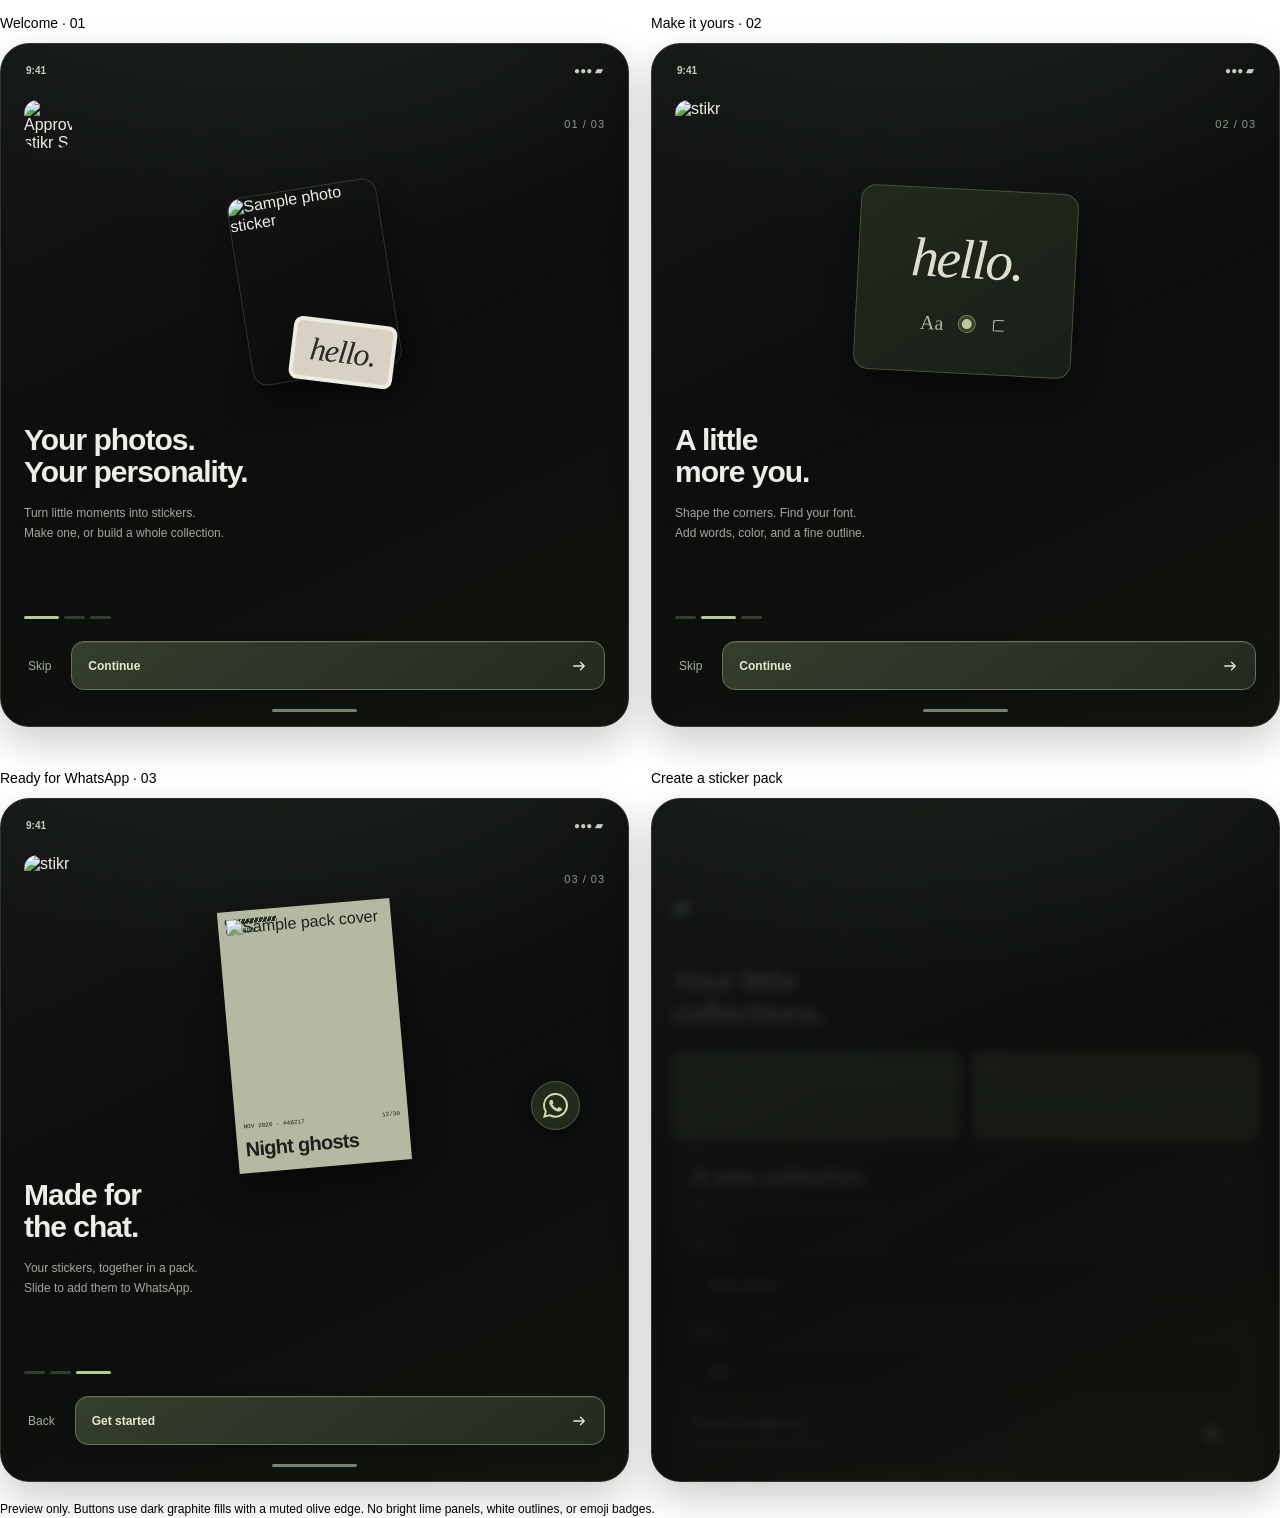
==== docs/mockups/dark-onboarding-preview.html @ 04a511df "design: preview dark graphite onboarding and create-pack dialog" ====
<!doctype html><html><head><meta charset="utf-8"><meta name="viewport" content="width=device-width,initial-scale=1"><style>
*{box-sizing:border-box}body{margin:0;color:var(--foreground);font-family:var(--font-sans,Arial,sans-serif)}.grid{display:grid;grid-template-columns:repeat(2,minmax(0,1fr));gap:28px 22px}h2{font-size:14px;font-weight:500;margin:15px 0 12px;color:var(--muted-foreground)}.screen{--ink:#eeeDE7;--quiet:#a5a79e;--edge:#30342e;--accent:#d3dfaa;position:relative;color:var(--ink);background:radial-gradient(ellipse 100% 65% at 50% -20%,#37403255,transparent 75%),linear-gradient(155deg,#141715 0%,#0c0e0d 50%,#12140f 100%);border:1px solid #30352e;border-radius:29px;min-height:684px;padding:21px 23px 24px;overflow:hidden;display:flex;flex-direction:column;box-shadow:0 16px 40px #0003}.status{display:flex;justify-content:space-between;color:#c8ccc3;font-size:10px;font-weight:600;margin:0 2px 24px}.top{display:flex;justify-content:space-between;align-items:center}.logo{width:48px;height:48px;display:block;object-fit:cover;border-radius:14px}.step{font-size:11px;color:#8e968b;font-variant-numeric:tabular-nums;letter-spacing:1px}.hero{height:257px;display:flex;align-items:center;justify-content:center;position:relative;margin:5px 0 14px}.photo{width:151px;height:190px;object-fit:cover;border-radius:15px;border:1px solid #ffffff25;box-shadow:0 16px 30px #0006;transform:rotate(-9deg)}.sticker-word{position:absolute;bottom:26px;left:46%;background:#d7d2c4;color:#292b25;border:4px solid #eeebe0;border-radius:9px;padding:9px 15px;font-family:Georgia,serif;font-style:italic;font-size:32px;letter-spacing:-1px;transform:rotate(7deg);box-shadow:0 8px 25px #0006}.screen h1{font-size:30px;font-weight:550;line-height:1.07;letter-spacing:-1px;margin:0 0 16px}.bodycopy{font-size:12px;line-height:1.65;color:var(--quiet);max-width:265px;margin:0}.actions{margin-top:auto;padding-top:27px}.progress{display:flex;gap:5px;margin-bottom:22px}.progress i{width:21px;height:3px;border-radius:4px;background:#353a32}.progress i.active{background:#bacb91;width:35px}.footer{display:flex;align-items:center;gap:16px}.skip{border:0;background:transparent;color:#a6ada0;font-size:12px;padding:15px 4px;cursor:pointer}.primary{position:relative;min-height:49px;flex:1;padding:0 16px;border-radius:13px;display:flex;align-items:center;justify-content:space-between;border:1px solid #677257;background:linear-gradient(145deg,#343e2c,#232b20);box-shadow:inset 0 1px 0 #ffffff12,0 6px 16px #0003;color:#e1ebcd;font-size:12px;font-weight:600;cursor:pointer;transition:transform .16s,border-color .16s}.primary:active{transform:scale(.98)}.primary:hover{border-color:#98a57b}.primary svg{width:18px;height:18px;fill:none;stroke:currentColor;stroke-width:1.7;stroke-linecap:round;stroke-linejoin:round}.word-preview{width:218px;min-height:185px;background:linear-gradient(145deg,#24291e,#191e17);border:1px solid #48523b;border-radius:15px;display:flex;flex-direction:column;align-items:center;justify-content:center;gap:22px;box-shadow:0 15px 30px #0006;transform:rotate(3deg)}.word-preview strong{font:italic 55px Georgia,serif;font-weight:400;letter-spacing:-2px;color:#e0decd}.type-tools{display:flex;gap:15px;align-items:center;font-size:12px;color:#b2baa6}.type-tools span:first-child{font-family:Georgia,serif;font-size:20px}.swatch{width:16px;height:16px;display:block;border-radius:50%;background:#bcc99b;border:3px solid #39402f;outline:1px solid #74845e}.type-tools svg{width:18px;height:18px;fill:none;stroke:#b2baa6;stroke-width:1.4}.sample-pack{width:173px;background:#b4b9a1;padding:8px;color:#1c2019;box-shadow:0 17px 38px #0007;transform:rotate(-5deg);position:relative}.pack-photo{width:100%;aspect-ratio:4/5;object-fit:cover;display:block;filter:saturate(.55)}.lvl{position:absolute;left:0;top:0;background:#b4b9a1;padding:8px 7px 5px;width:76px;clip-path:polygon(0 0,100% 0,100% 76%,88% 100%,0 100%);font:7px monospace}.stripes{display:block;width:52px;height:5px;margin-bottom:3px;background:repeating-linear-gradient(115deg,#2b3025 0 3px,transparent 3px 4px)}.pack-meta{font:6px monospace;display:flex;justify-content:space-between;margin:8px 0}.pack-name{font-size:20px;letter-spacing:-.7px;font-weight:650;margin-bottom:4px}.wa-badge{position:absolute;right:25px;bottom:35px;width:49px;height:49px;border:1px solid #545f41;border-radius:50%;display:grid;place-items:center;background:#232b1c;color:#ccdba8;box-shadow:0 5px 18px #0007}.wa-badge svg{width:25px;height:25px;fill:currentColor}.form-screen{justify-content:center}.background-home{position:absolute;inset:100px 20px auto;opacity:.11;filter:blur(5px);pointer-events:none}.background-home h1{margin-top:18px}.ghost-tiles{display:flex;gap:10px;margin-top:22px}.ghost-tiles div{height:90px;flex:1;background:#66724c;border-radius:12px}.sheet{position:relative;background:linear-gradient(150deg,#20251f,#171b17 65%,#1b2018);border:1px solid #414a3b;box-shadow:0 24px 65px #0008,inset 0 1px 0 #ffffff08;border-radius:22px;padding:22px 19px}.sheet-top{display:flex;justify-content:space-between;align-items:flex-start;margin-bottom:24px}.sheet h3{font-size:23px;font-weight:550;letter-spacing:-.6px;line-height:1.15;margin:0}.close{display:grid;place-items:center;width:25px;height:25px;background:none;border:0;color:#9ca793;font-size:22px;cursor:pointer}.sheet p{font-size:11px;line-height:1.6;color:#a1aa99;margin:8px 0 0}.field{display:block;margin-bottom:19px}.field>span{display:block;font-size:10px;letter-spacing:.3px;color:#b4bfa9;margin-bottom:9px}.field input{width:100%;background:#10160f;color:#e8eddf;border:1px solid #38422f;border-radius:11px;min-height:48px;padding:0 13px;font:13px Arial;outline:none;box-shadow:inset 0 2px 7px #0002}.field input:focus{border-color:#9aaa7c;box-shadow:0 0 0 2px #9aaa7c15}.toggle-row{display:flex;align-items:center;gap:10px;padding-top:2px;margin:0 0 24px}.toggle-copy{flex:1;font-size:12px;line-height:1.3}.toggle-copy small{display:block;color:#97a38d;font-size:10px;margin-top:5px}.switch{position:relative;width:39px;height:23px;border:1px solid #536046;border-radius:15px;background:#22291e;cursor:pointer;flex:none}.switch:before{content:'';position:absolute;width:15px;height:15px;left:3px;top:3px;border-radius:50%;background:#a4ac9b;transition:transform .16s,background .16s}.switch[aria-checked=true]{background:#3a492a}.switch[aria-checked=true]:before{transform:translateX(16px);background:#d3dfb6}.form-footer{display:flex;gap:12px}.cancel{border:1px solid #3a4432;color:#b3bea7;background:#1c2419;border-radius:12px;padding:0 15px;font-size:12px;cursor:pointer}.sheet .primary{min-height:48px}.notice{font-size:10px;color:#97a58b;min-height:16px;text-align:center;padding-top:12px}.homebar{width:85px;height:3px;background:#7a8372;border-radius:3px;margin:19px auto -10px}.caption{font-size:12px;line-height:1.5;color:var(--muted-foreground);margin:18px 0 0}.screen button:focus-visible{outline:2px solid #c1d09e;outline-offset:4px}@media(max-width:560px){.grid{grid-template-columns:1fr;gap:10px}.screen{max-width:370px;margin:auto}.hero{height:250px}}
</style></head><body><main class="grid"><section><h2>Welcome · 01</h2><div class="screen"><div class="status"><span>9:41</span><span>●●● ▰</span></div><div class="top"><img class="logo" src="/home/abhishek/stikr/docs/brand/stikr-approved-logo.png" alt="Approved stikr S logo"><span class="step">01 / 03</span></div><div class="hero"><img class="photo" src="/home/abhishek/stikr/docs/mockups/assets/ghost.png" alt="Sample photo sticker"><div class="sticker-word">hello.</div></div><h1>Your photos.<br>Your personality.</h1><p class="bodycopy">Turn little moments into stickers.<br>Make one, or build a whole collection.</p><div class="actions"><div class="progress"><i class="active"></i><i></i><i></i></div><div class="footer"><button class="skip">Skip</button><button class="primary">Continue <svg viewBox="0 0 24 24"><path d="M5 12h14m-5-5 5 5-5 5"/></svg></button></div></div><div class="homebar"></div></div></section>
<section><h2>Make it yours · 02</h2><div class="screen"><div class="status"><span>9:41</span><span>●●● ▰</span></div><div class="top"><img class="logo" src="/home/abhishek/stikr/docs/brand/stikr-approved-logo.png" alt="stikr"><span class="step">02 / 03</span></div><div class="hero"><div class="word-preview"><strong>hello.</strong><div class="type-tools"><span>Aa</span><i class="swatch"></i><svg viewBox="0 0 24 24"><path d="M5 18V9a4 4 0 0 1 4-4h10M5 5v14h14"/></svg></div></div></div><h1>A little<br>more you.</h1><p class="bodycopy">Shape the corners. Find your font.<br>Add words, color, and a fine outline.</p><div class="actions"><div class="progress"><i></i><i class="active"></i><i></i></div><div class="footer"><button class="skip">Skip</button><button class="primary">Continue <svg viewBox="0 0 24 24"><path d="M5 12h14m-5-5 5 5-5 5"/></svg></button></div></div><div class="homebar"></div></div></section>
<section><h2>Ready for WhatsApp · 03</h2><div class="screen"><div class="status"><span>9:41</span><span>●●● ▰</span></div><div class="top"><img class="logo" src="/home/abhishek/stikr/docs/brand/stikr-approved-logo.png" alt="stikr"><span class="step">03 / 03</span></div><div class="hero"><div class="sample-pack"><div class="lvl"><i class="stripes"></i>LVL 001</div><img class="pack-photo" src="/home/abhishek/stikr/docs/mockups/assets/ghost.png" alt="Sample pack cover"><div class="pack-meta"><span>NOV 2026 · #48217</span><span>12/30</span></div><div class="pack-name">Night ghosts</div></div><div class="wa-badge"><svg viewBox="0 0 24 24"><path d="M20.5 3.5A11.9 11.9 0 0 0 1.7 17.8L0 24l6.3-1.7A12 12 0 0 0 24 11.9a11.8 11.8 0 0 0-3.5-8.4ZM12 21.9a10 10 0 0 1-5.1-1.4l-.4-.2-3.7 1 1-3.6-.3-.4A10 10 0 1 1 12 21.9Zm5.5-7.5c-.3-.1-1.8-.9-2-.9-.3-.1-.5-.1-.7.2l-.9 1.1c-.2.2-.3.2-.6.1a8.2 8.2 0 0 1-4.1-3.6c-.3-.5.3-.5.8-1.4.1-.2.1-.4 0-.6L9.1 7c-.2-.5-.5-.4-.7-.4h-.6c-.2 0-.6.1-.8.4a3.3 3.3 0 0 0-1 2.4c0 1.4 1 2.8 1.2 3 .1.2 2.1 3.3 5.1 4.6 1.9.8 2.7.9 3.6.8.6-.1 1.8-.7 2-1.4.3-.7.3-1.3.2-1.4-.1-.2-.3-.3-.6-.4Z"/></svg></div></div><h1>Made for<br>the chat.</h1><p class="bodycopy">Your stickers, together in a pack.<br>Slide to add them to WhatsApp.</p><div class="actions"><div class="progress"><i></i><i></i><i class="active"></i></div><div class="footer"><button class="skip">Back</button><button class="primary">Get started <svg viewBox="0 0 24 24"><path d="M5 12h14m-5-5 5 5-5 5"/></svg></button></div></div><div class="homebar"></div></div></section>
<section><h2>Create a sticker pack</h2><div class="screen form-screen"><div class="background-home"><img class="logo" src="/home/abhishek/stikr/docs/brand/stikr-approved-logo.png" alt=""><h1>Your little<br>collections.</h1><div class="ghost-tiles"><div></div><div></div></div><div class="sheet"><div class="sheet-top"><div><h3>A new collection.</h3><p>Choose a name. Then pick your photos.</p></div><button class="close" aria-label="Close preview">×</button></div><label class="field"><span>Pack title</span><input value="Night ghosts" aria-label="Pack title"></label><label class="field"><span>Author</span><input value="stikr" aria-label="Author"></label><div class="toggle-row"><div class="toggle-copy">Remove background<small>Keep the full photo by default</small></div><button class="switch" role="switch" aria-checked="false" aria-label="Remove background" onclick="this.setAttribute('aria-checked',this.getAttribute('aria-checked')!=='true')"></button></div><div class="form-footer"><button class="cancel">Cancel</button><button class="primary" onclick="document.querySelector('.notice').textContent='Preview only — opens the photo picker in the app'">Pick photos <svg viewBox="0 0 24 24"><path d="M5 12h14m-5-5 5 5-5 5"/></svg></button></div><div class="notice" aria-live="polite"></div></div></div></section></main><p class="caption">Preview only. Buttons use dark graphite fills with a muted olive edge. No bright lime panels, white outlines, or emoji badges.</p></body></html>
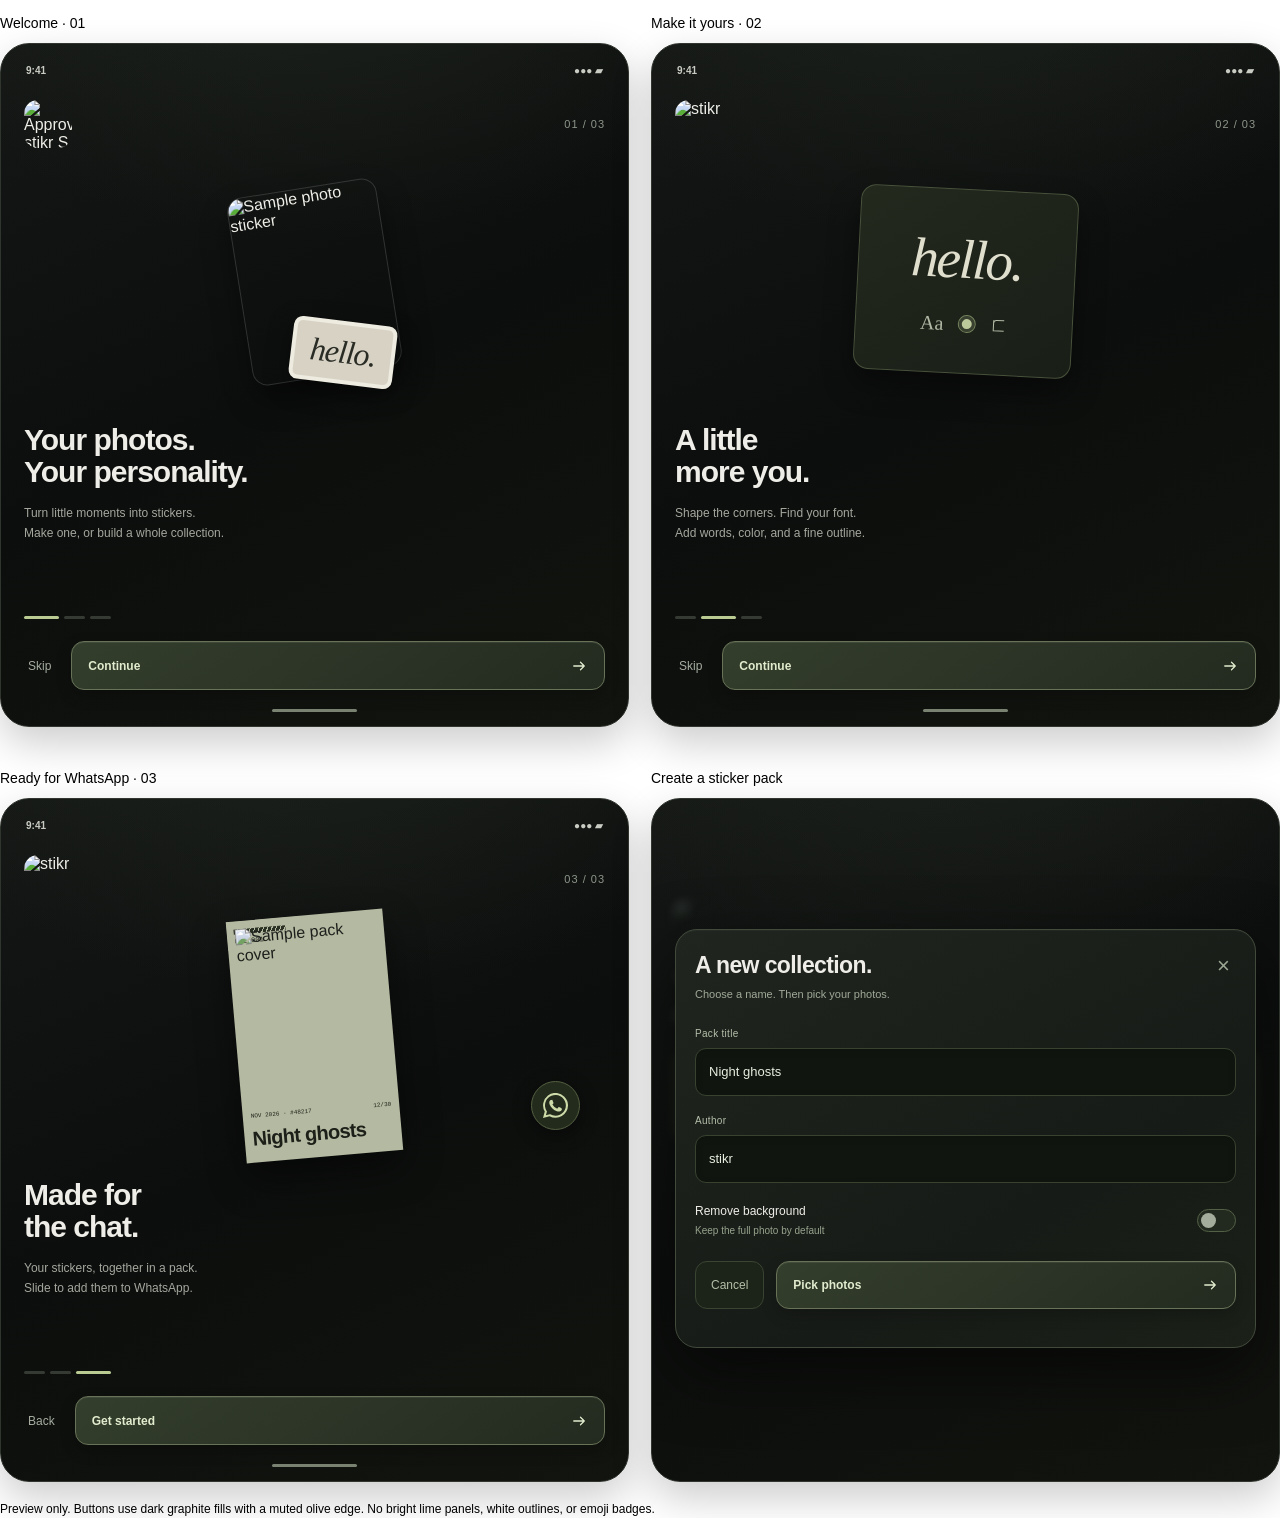
==== commit 99e94fe8: "design: correct modal preview layering and pack illustration spacing" ====
--- a/docs/mockups/dark-onboarding-preview.html
+++ b/docs/mockups/dark-onboarding-preview.html
@@ -1,6 +1,6 @@
 <!doctype html><html><head><meta charset="utf-8"><meta name="viewport" content="width=device-width,initial-scale=1"><style>
-*{box-sizing:border-box}body{margin:0;color:var(--foreground);font-family:var(--font-sans,Arial,sans-serif)}.grid{display:grid;grid-template-columns:repeat(2,minmax(0,1fr));gap:28px 22px}h2{font-size:14px;font-weight:500;margin:15px 0 12px;color:var(--muted-foreground)}.screen{--ink:#eeeDE7;--quiet:#a5a79e;--edge:#30342e;--accent:#d3dfaa;position:relative;color:var(--ink);background:radial-gradient(ellipse 100% 65% at 50% -20%,#37403255,transparent 75%),linear-gradient(155deg,#141715 0%,#0c0e0d 50%,#12140f 100%);border:1px solid #30352e;border-radius:29px;min-height:684px;padding:21px 23px 24px;overflow:hidden;display:flex;flex-direction:column;box-shadow:0 16px 40px #0003}.status{display:flex;justify-content:space-between;color:#c8ccc3;font-size:10px;font-weight:600;margin:0 2px 24px}.top{display:flex;justify-content:space-between;align-items:center}.logo{width:48px;height:48px;display:block;object-fit:cover;border-radius:14px}.step{font-size:11px;color:#8e968b;font-variant-numeric:tabular-nums;letter-spacing:1px}.hero{height:257px;display:flex;align-items:center;justify-content:center;position:relative;margin:5px 0 14px}.photo{width:151px;height:190px;object-fit:cover;border-radius:15px;border:1px solid #ffffff25;box-shadow:0 16px 30px #0006;transform:rotate(-9deg)}.sticker-word{position:absolute;bottom:26px;left:46%;background:#d7d2c4;color:#292b25;border:4px solid #eeebe0;border-radius:9px;padding:9px 15px;font-family:Georgia,serif;font-style:italic;font-size:32px;letter-spacing:-1px;transform:rotate(7deg);box-shadow:0 8px 25px #0006}.screen h1{font-size:30px;font-weight:550;line-height:1.07;letter-spacing:-1px;margin:0 0 16px}.bodycopy{font-size:12px;line-height:1.65;color:var(--quiet);max-width:265px;margin:0}.actions{margin-top:auto;padding-top:27px}.progress{display:flex;gap:5px;margin-bottom:22px}.progress i{width:21px;height:3px;border-radius:4px;background:#353a32}.progress i.active{background:#bacb91;width:35px}.footer{display:flex;align-items:center;gap:16px}.skip{border:0;background:transparent;color:#a6ada0;font-size:12px;padding:15px 4px;cursor:pointer}.primary{position:relative;min-height:49px;flex:1;padding:0 16px;border-radius:13px;display:flex;align-items:center;justify-content:space-between;border:1px solid #677257;background:linear-gradient(145deg,#343e2c,#232b20);box-shadow:inset 0 1px 0 #ffffff12,0 6px 16px #0003;color:#e1ebcd;font-size:12px;font-weight:600;cursor:pointer;transition:transform .16s,border-color .16s}.primary:active{transform:scale(.98)}.primary:hover{border-color:#98a57b}.primary svg{width:18px;height:18px;fill:none;stroke:currentColor;stroke-width:1.7;stroke-linecap:round;stroke-linejoin:round}.word-preview{width:218px;min-height:185px;background:linear-gradient(145deg,#24291e,#191e17);border:1px solid #48523b;border-radius:15px;display:flex;flex-direction:column;align-items:center;justify-content:center;gap:22px;box-shadow:0 15px 30px #0006;transform:rotate(3deg)}.word-preview strong{font:italic 55px Georgia,serif;font-weight:400;letter-spacing:-2px;color:#e0decd}.type-tools{display:flex;gap:15px;align-items:center;font-size:12px;color:#b2baa6}.type-tools span:first-child{font-family:Georgia,serif;font-size:20px}.swatch{width:16px;height:16px;display:block;border-radius:50%;background:#bcc99b;border:3px solid #39402f;outline:1px solid #74845e}.type-tools svg{width:18px;height:18px;fill:none;stroke:#b2baa6;stroke-width:1.4}.sample-pack{width:173px;background:#b4b9a1;padding:8px;color:#1c2019;box-shadow:0 17px 38px #0007;transform:rotate(-5deg);position:relative}.pack-photo{width:100%;aspect-ratio:4/5;object-fit:cover;display:block;filter:saturate(.55)}.lvl{position:absolute;left:0;top:0;background:#b4b9a1;padding:8px 7px 5px;width:76px;clip-path:polygon(0 0,100% 0,100% 76%,88% 100%,0 100%);font:7px monospace}.stripes{display:block;width:52px;height:5px;margin-bottom:3px;background:repeating-linear-gradient(115deg,#2b3025 0 3px,transparent 3px 4px)}.pack-meta{font:6px monospace;display:flex;justify-content:space-between;margin:8px 0}.pack-name{font-size:20px;letter-spacing:-.7px;font-weight:650;margin-bottom:4px}.wa-badge{position:absolute;right:25px;bottom:35px;width:49px;height:49px;border:1px solid #545f41;border-radius:50%;display:grid;place-items:center;background:#232b1c;color:#ccdba8;box-shadow:0 5px 18px #0007}.wa-badge svg{width:25px;height:25px;fill:currentColor}.form-screen{justify-content:center}.background-home{position:absolute;inset:100px 20px auto;opacity:.11;filter:blur(5px);pointer-events:none}.background-home h1{margin-top:18px}.ghost-tiles{display:flex;gap:10px;margin-top:22px}.ghost-tiles div{height:90px;flex:1;background:#66724c;border-radius:12px}.sheet{position:relative;background:linear-gradient(150deg,#20251f,#171b17 65%,#1b2018);border:1px solid #414a3b;box-shadow:0 24px 65px #0008,inset 0 1px 0 #ffffff08;border-radius:22px;padding:22px 19px}.sheet-top{display:flex;justify-content:space-between;align-items:flex-start;margin-bottom:24px}.sheet h3{font-size:23px;font-weight:550;letter-spacing:-.6px;line-height:1.15;margin:0}.close{display:grid;place-items:center;width:25px;height:25px;background:none;border:0;color:#9ca793;font-size:22px;cursor:pointer}.sheet p{font-size:11px;line-height:1.6;color:#a1aa99;margin:8px 0 0}.field{display:block;margin-bottom:19px}.field>span{display:block;font-size:10px;letter-spacing:.3px;color:#b4bfa9;margin-bottom:9px}.field input{width:100%;background:#10160f;color:#e8eddf;border:1px solid #38422f;border-radius:11px;min-height:48px;padding:0 13px;font:13px Arial;outline:none;box-shadow:inset 0 2px 7px #0002}.field input:focus{border-color:#9aaa7c;box-shadow:0 0 0 2px #9aaa7c15}.toggle-row{display:flex;align-items:center;gap:10px;padding-top:2px;margin:0 0 24px}.toggle-copy{flex:1;font-size:12px;line-height:1.3}.toggle-copy small{display:block;color:#97a38d;font-size:10px;margin-top:5px}.switch{position:relative;width:39px;height:23px;border:1px solid #536046;border-radius:15px;background:#22291e;cursor:pointer;flex:none}.switch:before{content:'';position:absolute;width:15px;height:15px;left:3px;top:3px;border-radius:50%;background:#a4ac9b;transition:transform .16s,background .16s}.switch[aria-checked=true]{background:#3a492a}.switch[aria-checked=true]:before{transform:translateX(16px);background:#d3dfb6}.form-footer{display:flex;gap:12px}.cancel{border:1px solid #3a4432;color:#b3bea7;background:#1c2419;border-radius:12px;padding:0 15px;font-size:12px;cursor:pointer}.sheet .primary{min-height:48px}.notice{font-size:10px;color:#97a58b;min-height:16px;text-align:center;padding-top:12px}.homebar{width:85px;height:3px;background:#7a8372;border-radius:3px;margin:19px auto -10px}.caption{font-size:12px;line-height:1.5;color:var(--muted-foreground);margin:18px 0 0}.screen button:focus-visible{outline:2px solid #c1d09e;outline-offset:4px}@media(max-width:560px){.grid{grid-template-columns:1fr;gap:10px}.screen{max-width:370px;margin:auto}.hero{height:250px}}
+*{box-sizing:border-box}body{margin:0;color:var(--foreground);font-family:var(--font-sans,Arial,sans-serif)}.grid{display:grid;grid-template-columns:repeat(2,minmax(0,1fr));gap:28px 22px}h2{font-size:14px;font-weight:500;margin:15px 0 12px;color:var(--muted-foreground)}.screen{--ink:#eeeDE7;--quiet:#a5a79e;--edge:#30342e;--accent:#d3dfaa;position:relative;color:var(--ink);background:radial-gradient(ellipse 100% 65% at 50% -20%,#37403255,transparent 75%),linear-gradient(155deg,#141715 0%,#0c0e0d 50%,#12140f 100%);border:1px solid #30352e;border-radius:29px;min-height:684px;padding:21px 23px 24px;overflow:hidden;display:flex;flex-direction:column;box-shadow:0 16px 40px #0003}.status{display:flex;justify-content:space-between;color:#c8ccc3;font-size:10px;font-weight:600;margin:0 2px 24px}.top{display:flex;justify-content:space-between;align-items:center}.logo{width:48px;height:48px;display:block;object-fit:cover;border-radius:14px}.step{font-size:11px;color:#8e968b;font-variant-numeric:tabular-nums;letter-spacing:1px}.hero{height:257px;display:flex;align-items:center;justify-content:center;position:relative;margin:5px 0 14px}.photo{width:151px;height:190px;object-fit:cover;border-radius:15px;border:1px solid #ffffff25;box-shadow:0 16px 30px #0006;transform:rotate(-9deg)}.sticker-word{position:absolute;bottom:26px;left:46%;background:#d7d2c4;color:#292b25;border:4px solid #eeebe0;border-radius:9px;padding:9px 15px;font-family:Georgia,serif;font-style:italic;font-size:32px;letter-spacing:-1px;transform:rotate(7deg);box-shadow:0 8px 25px #0006}.screen h1{font-size:30px;font-weight:550;line-height:1.07;letter-spacing:-1px;margin:0 0 16px}.bodycopy{font-size:12px;line-height:1.65;color:var(--quiet);max-width:265px;margin:0}.actions{margin-top:auto;padding-top:27px}.progress{display:flex;gap:5px;margin-bottom:22px}.progress i{width:21px;height:3px;border-radius:4px;background:#353a32}.progress i.active{background:#bacb91;width:35px}.footer{display:flex;align-items:center;gap:16px}.skip{border:0;background:transparent;color:#a6ada0;font-size:12px;padding:15px 4px;cursor:pointer}.primary{position:relative;min-height:49px;flex:1;padding:0 16px;border-radius:13px;display:flex;align-items:center;justify-content:space-between;border:1px solid #677257;background:linear-gradient(145deg,#343e2c,#232b20);box-shadow:inset 0 1px 0 #ffffff12,0 6px 16px #0003;color:#e1ebcd;font-size:12px;font-weight:600;cursor:pointer;transition:transform .16s,border-color .16s}.primary:active{transform:scale(.98)}.primary:hover{border-color:#98a57b}.primary svg{width:18px;height:18px;fill:none;stroke:currentColor;stroke-width:1.7;stroke-linecap:round;stroke-linejoin:round}.word-preview{width:218px;min-height:185px;background:linear-gradient(145deg,#24291e,#191e17);border:1px solid #48523b;border-radius:15px;display:flex;flex-direction:column;align-items:center;justify-content:center;gap:22px;box-shadow:0 15px 30px #0006;transform:rotate(3deg)}.word-preview strong{font:italic 55px Georgia,serif;font-weight:400;letter-spacing:-2px;color:#e0decd}.type-tools{display:flex;gap:15px;align-items:center;font-size:12px;color:#b2baa6}.type-tools span:first-child{font-family:Georgia,serif;font-size:20px}.swatch{width:16px;height:16px;display:block;border-radius:50%;background:#bcc99b;border:3px solid #39402f;outline:1px solid #74845e}.type-tools svg{width:18px;height:18px;fill:none;stroke:#b2baa6;stroke-width:1.4}.sample-pack{width:157px;background:#b4b9a1;padding:8px;color:#1c2019;box-shadow:0 17px 38px #0007;transform:rotate(-5deg);position:relative}.pack-photo{width:100%;aspect-ratio:4/5;object-fit:cover;display:block;filter:saturate(.55)}.lvl{position:absolute;left:0;top:0;background:#b4b9a1;padding:8px 7px 5px;width:76px;clip-path:polygon(0 0,100% 0,100% 76%,88% 100%,0 100%);font:7px monospace}.stripes{display:block;width:52px;height:5px;margin-bottom:3px;background:repeating-linear-gradient(115deg,#2b3025 0 3px,transparent 3px 4px)}.pack-meta{font:6px monospace;display:flex;justify-content:space-between;margin:8px 0}.pack-name{font-size:20px;letter-spacing:-.7px;font-weight:650;margin-bottom:4px}.wa-badge{position:absolute;right:25px;bottom:35px;width:49px;height:49px;border:1px solid #545f41;border-radius:50%;display:grid;place-items:center;background:#232b1c;color:#ccdba8;box-shadow:0 5px 18px #0007}.wa-badge svg{width:25px;height:25px;fill:currentColor}.form-screen{justify-content:center}.background-home{position:absolute;inset:100px 20px auto;opacity:.11;filter:blur(5px);pointer-events:none}.background-home h1{margin-top:18px}.ghost-tiles{display:flex;gap:10px;margin-top:22px}.ghost-tiles div{height:90px;flex:1;background:#66724c;border-radius:12px}.sheet{position:relative;background:linear-gradient(150deg,#20251f,#171b17 65%,#1b2018);border:1px solid #414a3b;box-shadow:0 24px 65px #0008,inset 0 1px 0 #ffffff08;border-radius:22px;padding:22px 19px}.sheet-top{display:flex;justify-content:space-between;align-items:flex-start;margin-bottom:24px}.sheet h3{font-size:23px;font-weight:550;letter-spacing:-.6px;line-height:1.15;margin:0}.close{display:grid;place-items:center;width:25px;height:25px;background:none;border:0;color:#9ca793;font-size:22px;cursor:pointer}.sheet p{font-size:11px;line-height:1.6;color:#a1aa99;margin:8px 0 0}.field{display:block;margin-bottom:19px}.field>span{display:block;font-size:10px;letter-spacing:.3px;color:#b4bfa9;margin-bottom:9px}.field input{width:100%;background:#10160f;color:#e8eddf;border:1px solid #38422f;border-radius:11px;min-height:48px;padding:0 13px;font:13px Arial;outline:none;box-shadow:inset 0 2px 7px #0002}.field input:focus{border-color:#9aaa7c;box-shadow:0 0 0 2px #9aaa7c15}.toggle-row{display:flex;align-items:center;gap:10px;padding-top:2px;margin:0 0 24px}.toggle-copy{flex:1;font-size:12px;line-height:1.3}.toggle-copy small{display:block;color:#97a38d;font-size:10px;margin-top:5px}.switch{position:relative;width:39px;height:23px;border:1px solid #536046;border-radius:15px;background:#22291e;cursor:pointer;flex:none}.switch:before{content:'';position:absolute;width:15px;height:15px;left:3px;top:3px;border-radius:50%;background:#a4ac9b;transition:transform .16s,background .16s}.switch[aria-checked=true]{background:#3a492a}.switch[aria-checked=true]:before{transform:translateX(16px);background:#d3dfb6}.form-footer{display:flex;gap:12px}.cancel{border:1px solid #3a4432;color:#b3bea7;background:#1c2419;border-radius:12px;padding:0 15px;font-size:12px;cursor:pointer}.sheet .primary{min-height:48px}.notice{font-size:10px;color:#97a58b;min-height:16px;text-align:center;padding-top:12px}.homebar{width:85px;height:3px;background:#7a8372;border-radius:3px;margin:19px auto -10px}.caption{font-size:12px;line-height:1.5;color:var(--muted-foreground);margin:18px 0 0}.screen button:focus-visible{outline:2px solid #c1d09e;outline-offset:4px}@media(max-width:560px){.grid{grid-template-columns:1fr;gap:10px}.screen{max-width:370px;margin:auto}.hero{height:250px}}
 </style></head><body><main class="grid"><section><h2>Welcome · 01</h2><div class="screen"><div class="status"><span>9:41</span><span>●●● ▰</span></div><div class="top"><img class="logo" src="/home/abhishek/stikr/docs/brand/stikr-approved-logo.png" alt="Approved stikr S logo"><span class="step">01 / 03</span></div><div class="hero"><img class="photo" src="/home/abhishek/stikr/docs/mockups/assets/ghost.png" alt="Sample photo sticker"><div class="sticker-word">hello.</div></div><h1>Your photos.<br>Your personality.</h1><p class="bodycopy">Turn little moments into stickers.<br>Make one, or build a whole collection.</p><div class="actions"><div class="progress"><i class="active"></i><i></i><i></i></div><div class="footer"><button class="skip">Skip</button><button class="primary">Continue <svg viewBox="0 0 24 24"><path d="M5 12h14m-5-5 5 5-5 5"/></svg></button></div></div><div class="homebar"></div></div></section>
 <section><h2>Make it yours · 02</h2><div class="screen"><div class="status"><span>9:41</span><span>●●● ▰</span></div><div class="top"><img class="logo" src="/home/abhishek/stikr/docs/brand/stikr-approved-logo.png" alt="stikr"><span class="step">02 / 03</span></div><div class="hero"><div class="word-preview"><strong>hello.</strong><div class="type-tools"><span>Aa</span><i class="swatch"></i><svg viewBox="0 0 24 24"><path d="M5 18V9a4 4 0 0 1 4-4h10M5 5v14h14"/></svg></div></div></div><h1>A little<br>more you.</h1><p class="bodycopy">Shape the corners. Find your font.<br>Add words, color, and a fine outline.</p><div class="actions"><div class="progress"><i></i><i class="active"></i><i></i></div><div class="footer"><button class="skip">Skip</button><button class="primary">Continue <svg viewBox="0 0 24 24"><path d="M5 12h14m-5-5 5 5-5 5"/></svg></button></div></div><div class="homebar"></div></div></section>
 <section><h2>Ready for WhatsApp · 03</h2><div class="screen"><div class="status"><span>9:41</span><span>●●● ▰</span></div><div class="top"><img class="logo" src="/home/abhishek/stikr/docs/brand/stikr-approved-logo.png" alt="stikr"><span class="step">03 / 03</span></div><div class="hero"><div class="sample-pack"><div class="lvl"><i class="stripes"></i>LVL 001</div><img class="pack-photo" src="/home/abhishek/stikr/docs/mockups/assets/ghost.png" alt="Sample pack cover"><div class="pack-meta"><span>NOV 2026 · #48217</span><span>12/30</span></div><div class="pack-name">Night ghosts</div></div><div class="wa-badge"><svg viewBox="0 0 24 24"><path d="M20.5 3.5A11.9 11.9 0 0 0 1.7 17.8L0 24l6.3-1.7A12 12 0 0 0 24 11.9a11.8 11.8 0 0 0-3.5-8.4ZM12 21.9a10 10 0 0 1-5.1-1.4l-.4-.2-3.7 1 1-3.6-.3-.4A10 10 0 1 1 12 21.9Zm5.5-7.5c-.3-.1-1.8-.9-2-.9-.3-.1-.5-.1-.7.2l-.9 1.1c-.2.2-.3.2-.6.1a8.2 8.2 0 0 1-4.1-3.6c-.3-.5.3-.5.8-1.4.1-.2.1-.4 0-.6L9.1 7c-.2-.5-.5-.4-.7-.4h-.6c-.2 0-.6.1-.8.4a3.3 3.3 0 0 0-1 2.4c0 1.4 1 2.8 1.2 3 .1.2 2.1 3.3 5.1 4.6 1.9.8 2.7.9 3.6.8.6-.1 1.8-.7 2-1.4.3-.7.3-1.3.2-1.4-.1-.2-.3-.3-.6-.4Z"/></svg></div></div><h1>Made for<br>the chat.</h1><p class="bodycopy">Your stickers, together in a pack.<br>Slide to add them to WhatsApp.</p><div class="actions"><div class="progress"><i></i><i></i><i class="active"></i></div><div class="footer"><button class="skip">Back</button><button class="primary">Get started <svg viewBox="0 0 24 24"><path d="M5 12h14m-5-5 5 5-5 5"/></svg></button></div></div><div class="homebar"></div></div></section>
-<section><h2>Create a sticker pack</h2><div class="screen form-screen"><div class="background-home"><img class="logo" src="/home/abhishek/stikr/docs/brand/stikr-approved-logo.png" alt=""><h1>Your little<br>collections.</h1><div class="ghost-tiles"><div></div><div></div></div><div class="sheet"><div class="sheet-top"><div><h3>A new collection.</h3><p>Choose a name. Then pick your photos.</p></div><button class="close" aria-label="Close preview">×</button></div><label class="field"><span>Pack title</span><input value="Night ghosts" aria-label="Pack title"></label><label class="field"><span>Author</span><input value="stikr" aria-label="Author"></label><div class="toggle-row"><div class="toggle-copy">Remove background<small>Keep the full photo by default</small></div><button class="switch" role="switch" aria-checked="false" aria-label="Remove background" onclick="this.setAttribute('aria-checked',this.getAttribute('aria-checked')!=='true')"></button></div><div class="form-footer"><button class="cancel">Cancel</button><button class="primary" onclick="document.querySelector('.notice').textContent='Preview only — opens the photo picker in the app'">Pick photos <svg viewBox="0 0 24 24"><path d="M5 12h14m-5-5 5 5-5 5"/></svg></button></div><div class="notice" aria-live="polite"></div></div></div></section></main><p class="caption">Preview only. Buttons use dark graphite fills with a muted olive edge. No bright lime panels, white outlines, or emoji badges.</p></body></html>
+<section><h2>Create a sticker pack</h2><div class="screen form-screen"><div class="background-home"><img class="logo" src="/home/abhishek/stikr/docs/brand/stikr-approved-logo.png" alt=""><h1>Your little<br>collections.</h1><div class="ghost-tiles"><div></div><div></div></div></div><div class="sheet"><div class="sheet-top"><div><h3>A new collection.</h3><p>Choose a name. Then pick your photos.</p></div><button class="close" aria-label="Close preview">×</button></div><label class="field"><span>Pack title</span><input value="Night ghosts" aria-label="Pack title"></label><label class="field"><span>Author</span><input value="stikr" aria-label="Author"></label><div class="toggle-row"><div class="toggle-copy">Remove background<small>Keep the full photo by default</small></div><button class="switch" role="switch" aria-checked="false" aria-label="Remove background" onclick="this.setAttribute('aria-checked',this.getAttribute('aria-checked')!=='true')"></button></div><div class="form-footer"><button class="cancel">Cancel</button><button class="primary" onclick="document.querySelector('.notice').textContent='Preview only — opens the photo picker in the app'">Pick photos <svg viewBox="0 0 24 24"><path d="M5 12h14m-5-5 5 5-5 5"/></svg></button></div><div class="notice" aria-live="polite"></div></div></div></section></main><p class="caption">Preview only. Buttons use dark graphite fills with a muted olive edge. No bright lime panels, white outlines, or emoji badges.</p></body></html>
